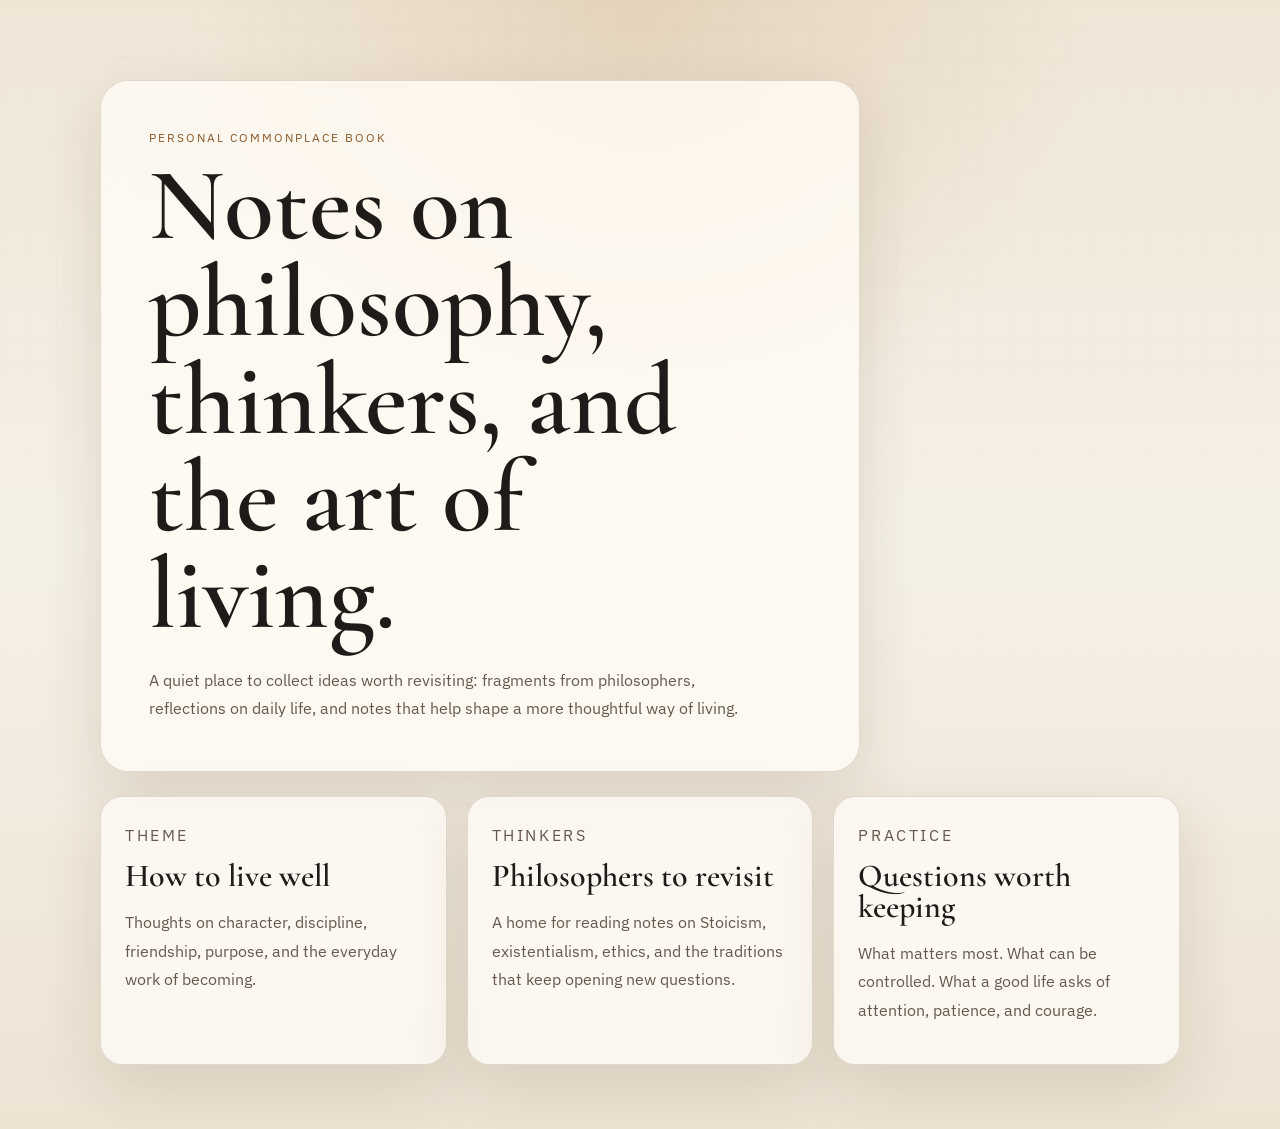
==== index.html @ 522c5ba5 "Initial philosophy notes site" ====
<!DOCTYPE html>
<html lang="en">
<head>
  <meta charset="UTF-8">
  <meta name="viewport" content="width=device-width, initial-scale=1.0">
  <title>Philosophy Notes</title>
  <link rel="preconnect" href="https://fonts.googleapis.com">
  <link rel="preconnect" href="https://fonts.gstatic.com" crossorigin>
  <link href="https://fonts.googleapis.com/css2?family=Cormorant+Garamond:wght@400;500;600;700&family=IBM+Plex+Sans:wght@400;500;600&display=swap" rel="stylesheet">
  <link rel="stylesheet" href="styles.css">
</head>
<body>
  <main class="layout">
    <section class="hero">
      <p class="eyebrow">Personal commonplace book</p>
      <h1>Notes on philosophy, thinkers, and the art of living.</h1>
      <p class="intro">
        A quiet place to collect ideas worth revisiting: fragments from philosophers,
        reflections on daily life, and notes that help shape a more thoughtful way of living.
      </p>
    </section>

    <section class="card-grid" aria-label="Note categories">
      <article class="note-card">
        <p class="label">Theme</p>
        <h2>How to live well</h2>
        <p>
          Thoughts on character, discipline, friendship, purpose, and the everyday work of becoming.
        </p>
      </article>

      <article class="note-card">
        <p class="label">Thinkers</p>
        <h2>Philosophers to revisit</h2>
        <p>
          A home for reading notes on Stoicism, existentialism, ethics, and the traditions that keep opening new questions.
        </p>
      </article>

      <article class="note-card">
        <p class="label">Practice</p>
        <h2>Questions worth keeping</h2>
        <p>
          What matters most. What can be controlled. What a good life asks of attention, patience, and courage.
        </p>
      </article>
    </section>
  </main>
</body>
</html>
---- styles.css ----
:root {
  --bg: #f5f0e6;
  --paper: rgba(255, 251, 244, 0.84);
  --ink: #1f1b18;
  --muted: #66584e;
  --line: rgba(82, 59, 36, 0.16);
  --accent: #8a5a2b;
  --shadow: 0 22px 60px rgba(64, 43, 20, 0.12);
}

* {
  box-sizing: border-box;
}

body {
  margin: 0;
  min-height: 100vh;
  font-family: "IBM Plex Sans", sans-serif;
  color: var(--ink);
  background:
    radial-gradient(circle at top, rgba(192, 151, 107, 0.24), transparent 35%),
    linear-gradient(180deg, #efe6d6 0%, var(--bg) 48%, #ede3d3 100%);
}

body::before {
  content: "";
  position: fixed;
  inset: 0;
  pointer-events: none;
  background-image:
    linear-gradient(rgba(82, 59, 36, 0.03) 1px, transparent 1px),
    linear-gradient(90deg, rgba(82, 59, 36, 0.03) 1px, transparent 1px);
  background-size: 28px 28px;
  mask-image: linear-gradient(180deg, rgba(0, 0, 0, 0.35), transparent 90%);
}

.layout {
  width: min(1080px, calc(100% - 2rem));
  margin: 0 auto;
  padding: 5rem 0 4rem;
}

.hero {
  max-width: 760px;
  padding: 3rem;
  border: 1px solid var(--line);
  border-radius: 28px;
  background: var(--paper);
  box-shadow: var(--shadow);
  backdrop-filter: blur(14px);
  animation: rise 650ms ease-out both;
}

.eyebrow,
.label {
  margin: 0 0 0.75rem;
  text-transform: uppercase;
  letter-spacing: 0.16em;
  font-size: 0.78rem;
  color: var(--accent);
}

h1,
h2 {
  margin: 0;
  font-family: "Cormorant Garamond", serif;
  line-height: 0.95;
}

h1 {
  font-size: clamp(3.3rem, 8vw, 6.4rem);
  font-weight: 600;
  max-width: 11ch;
}

.intro,
.note-card p {
  color: var(--muted);
  line-height: 1.75;
  font-size: 1.02rem;
}

.intro {
  margin: 1.4rem 0 0;
  max-width: 60ch;
}

.card-grid {
  display: grid;
  grid-template-columns: repeat(3, minmax(0, 1fr));
  gap: 1.25rem;
  margin-top: 1.5rem;
}

.note-card {
  padding: 1.5rem;
  border-radius: 22px;
  border: 1px solid var(--line);
  background: rgba(255, 252, 247, 0.78);
  box-shadow: var(--shadow);
  animation: rise 650ms ease-out both;
}

.note-card:nth-child(2) {
  animation-delay: 90ms;
}

.note-card:nth-child(3) {
  animation-delay: 180ms;
}

h2 {
  font-size: 2rem;
  font-weight: 600;
  margin-bottom: 0.75rem;
}

@keyframes rise {
  from {
    opacity: 0;
    transform: translateY(20px);
  }

  to {
    opacity: 1;
    transform: translateY(0);
  }
}

@media (max-width: 820px) {
  .layout {
    padding-top: 2rem;
  }

  .hero {
    padding: 2rem;
  }

  .card-grid {
    grid-template-columns: 1fr;
  }
}
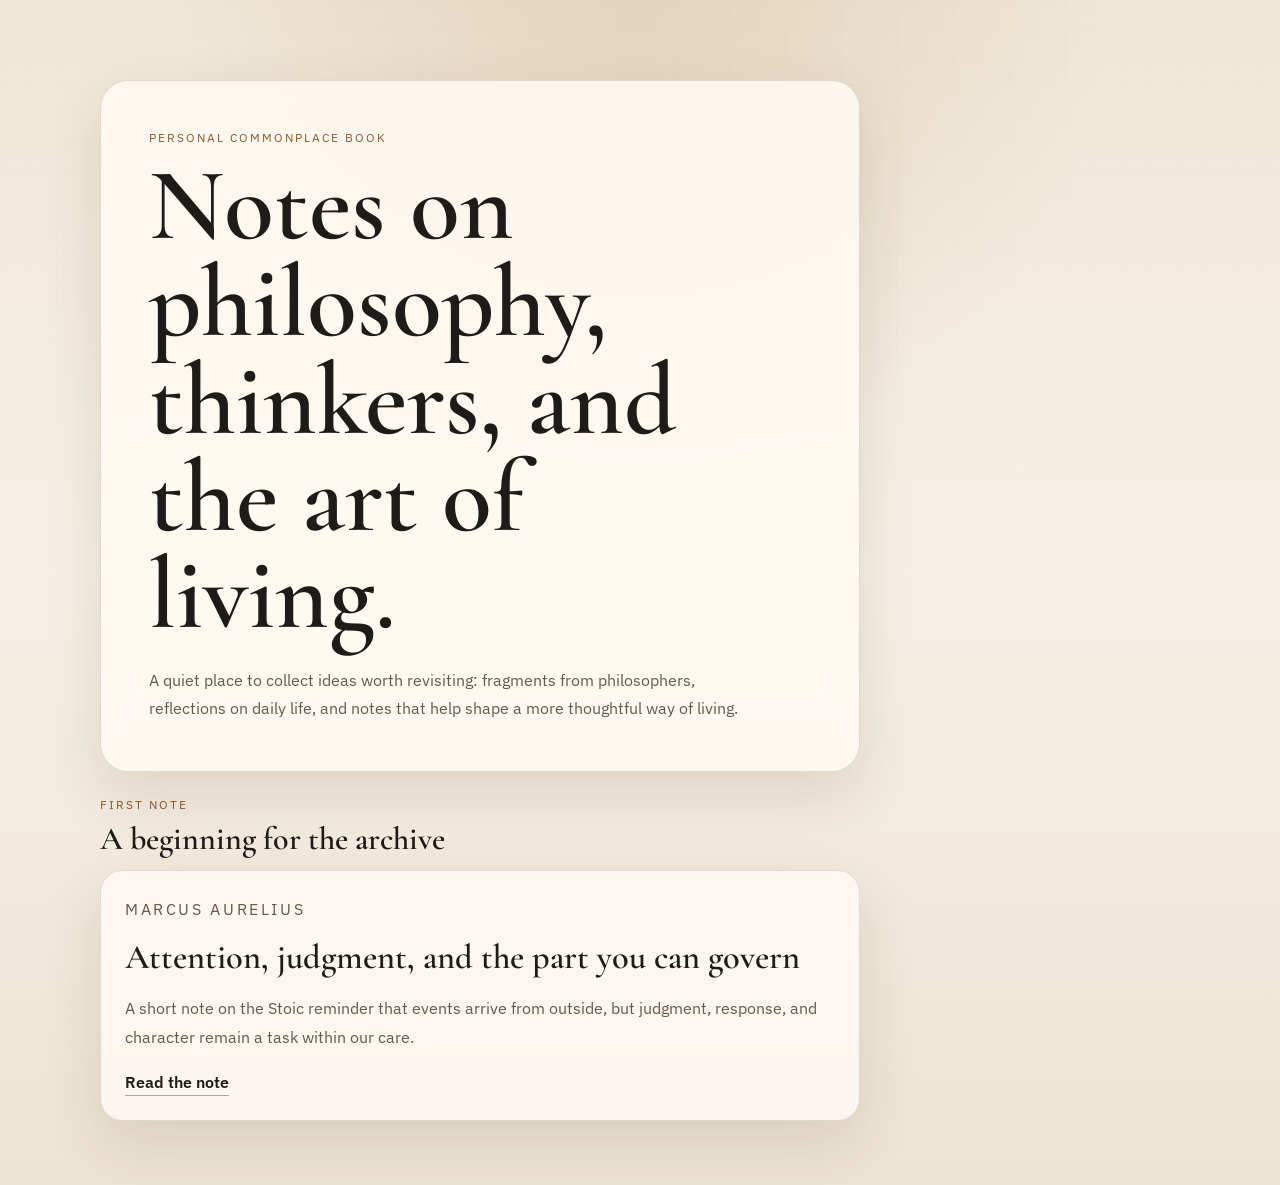
==== commit 1e2ecde6: "Add first philosophy note" ====
--- a/index.html
+++ b/index.html
@@ -20,29 +20,20 @@
       </p>
     </section>
 
-    <section class="card-grid" aria-label="Note categories">
-      <article class="note-card">
-        <p class="label">Theme</p>
-        <h2>How to live well</h2>
+    <section class="notes-section" aria-labelledby="notes-heading">
+      <div class="section-heading">
+        <p class="eyebrow">First note</p>
+        <h2 id="notes-heading">A beginning for the archive</h2>
+      </div>
+
+      <article class="note-card note-card-featured">
+        <p class="label">Marcus Aurelius</p>
+        <h3>Attention, judgment, and the part you can govern</h3>
         <p>
-          Thoughts on character, discipline, friendship, purpose, and the everyday work of becoming.
+          A short note on the Stoic reminder that events arrive from outside, but judgment,
+          response, and character remain a task within our care.
         </p>
-      </article>
-
-      <article class="note-card">
-        <p class="label">Thinkers</p>
-        <h2>Philosophers to revisit</h2>
-        <p>
-          A home for reading notes on Stoicism, existentialism, ethics, and the traditions that keep opening new questions.
-        </p>
-      </article>
-
-      <article class="note-card">
-        <p class="label">Practice</p>
-        <h2>Questions worth keeping</h2>
-        <p>
-          What matters most. What can be controlled. What a good life asks of attention, patience, and courage.
-        </p>
+        <a class="note-link" href="notes/attention-and-control.html">Read the note</a>
       </article>
     </section>
   </main>
--- a/styles.css
+++ b/styles.css
@@ -73,8 +73,16 @@
   max-width: 11ch;
 }
 
+.section-heading h2,
+h3 {
+  font-family: "Cormorant Garamond", serif;
+  margin: 0;
+}
+
 .intro,
-.note-card p {
+.note-card p,
+.note-body p,
+.meta-card p {
   color: var(--muted);
   line-height: 1.75;
   font-size: 1.02rem;
@@ -101,18 +109,84 @@
   animation: rise 650ms ease-out both;
 }
 
-.note-card:nth-child(2) {
-  animation-delay: 90ms;
-}
-
-.note-card:nth-child(3) {
-  animation-delay: 180ms;
+.notes-section {
+  margin-top: 1.5rem;
+}
+
+.section-heading {
+  margin-bottom: 1rem;
 }
 
 h2 {
   font-size: 2rem;
   font-weight: 600;
   margin-bottom: 0.75rem;
+}
+
+h3 {
+  font-size: 2.15rem;
+  font-weight: 600;
+  margin-bottom: 0.75rem;
+}
+
+.note-card-featured {
+  max-width: 760px;
+}
+
+.note-link,
+.back-link {
+  display: inline-flex;
+  align-items: center;
+  color: var(--ink);
+  text-decoration: none;
+  border-bottom: 1px solid rgba(31, 27, 24, 0.35);
+  padding-bottom: 0.2rem;
+  font-weight: 600;
+}
+
+.note-link {
+  margin-top: 0.25rem;
+}
+
+.note-page {
+  max-width: 760px;
+  padding: 3rem;
+  border: 1px solid var(--line);
+  border-radius: 28px;
+  background: var(--paper);
+  box-shadow: var(--shadow);
+  backdrop-filter: blur(14px);
+  animation: rise 650ms ease-out both;
+}
+
+.back-link {
+  margin-bottom: 1.5rem;
+}
+
+.note-body {
+  margin-top: 2rem;
+}
+
+.note-body p + p {
+  margin-top: 1rem;
+}
+
+.note-meta {
+  display: grid;
+  grid-template-columns: repeat(2, minmax(0, 1fr));
+  gap: 1rem;
+  margin-top: 2rem;
+}
+
+.meta-card {
+  padding: 1.25rem;
+  border-radius: 20px;
+  border: 1px solid var(--line);
+  background: rgba(255, 252, 247, 0.78);
+}
+
+.meta-card p:last-child {
+  margin-bottom: 0;
 }
 
 @keyframes rise {
@@ -139,4 +213,12 @@
   .card-grid {
     grid-template-columns: 1fr;
   }
-}
+
+  .note-page {
+    padding: 2rem;
+  }
+
+  .note-meta {
+    grid-template-columns: 1fr;
+  }
+}
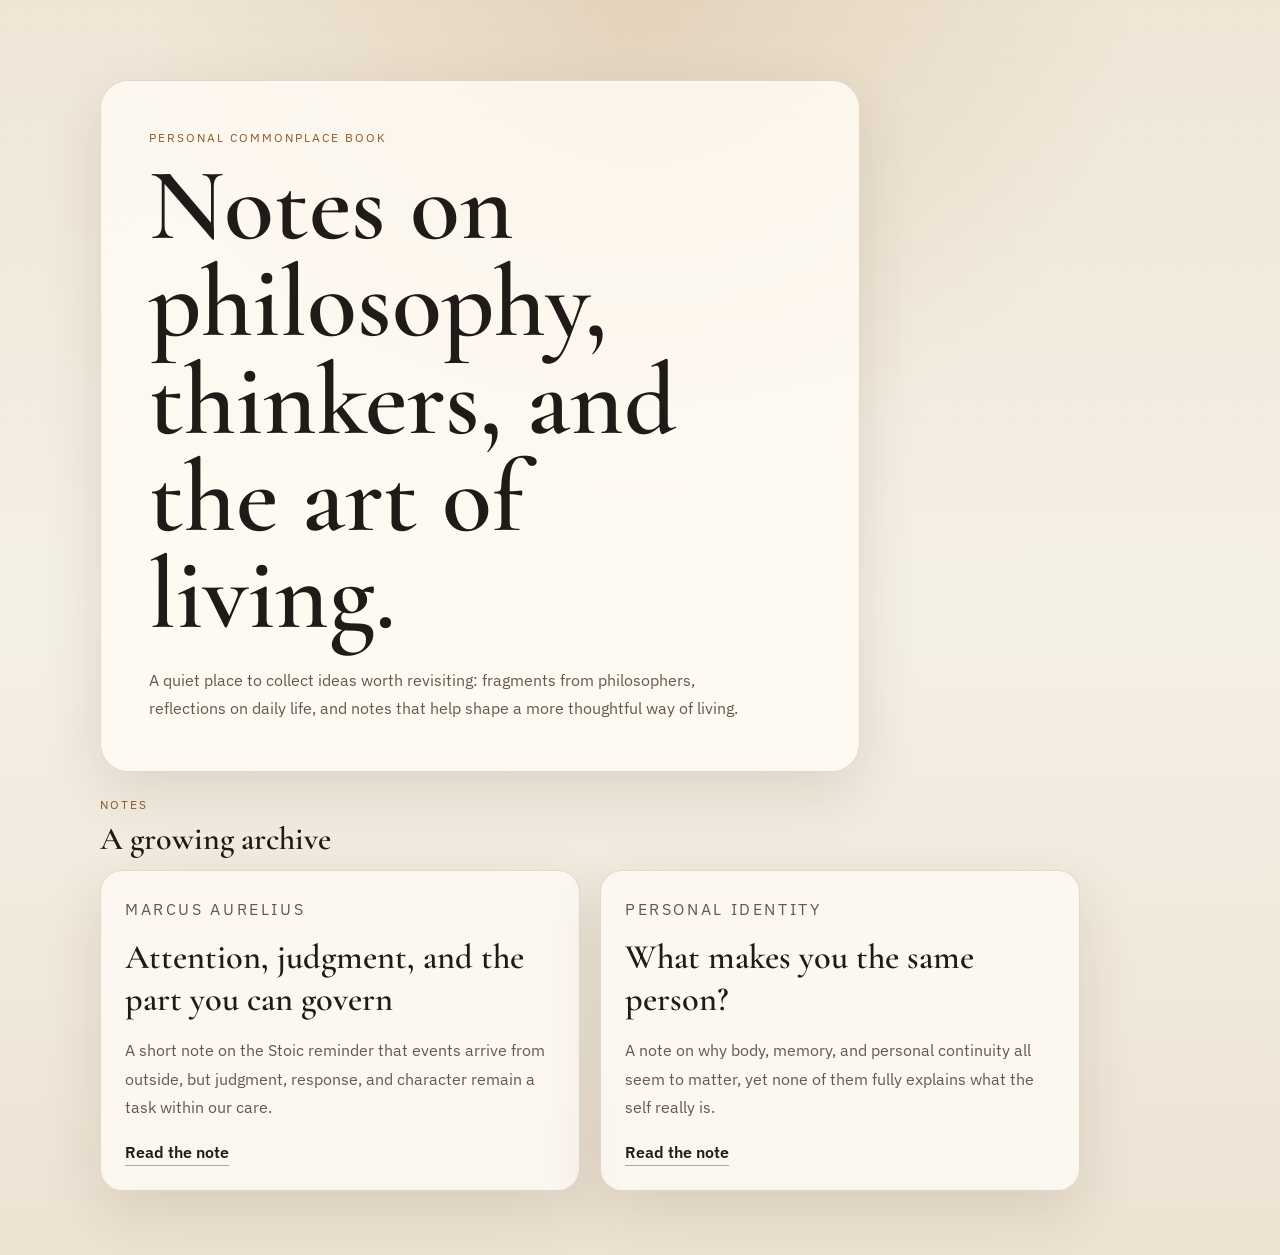
==== commit 77f87782: "Add personal identity note" ====
--- a/index.html
+++ b/index.html
@@ -22,19 +22,31 @@
 
     <section class="notes-section" aria-labelledby="notes-heading">
       <div class="section-heading">
-        <p class="eyebrow">First note</p>
-        <h2 id="notes-heading">A beginning for the archive</h2>
+        <p class="eyebrow">Notes</p>
+        <h2 id="notes-heading">A growing archive</h2>
       </div>
 
-      <article class="note-card note-card-featured">
-        <p class="label">Marcus Aurelius</p>
-        <h3>Attention, judgment, and the part you can govern</h3>
-        <p>
-          A short note on the Stoic reminder that events arrive from outside, but judgment,
-          response, and character remain a task within our care.
-        </p>
-        <a class="note-link" href="notes/attention-and-control.html">Read the note</a>
-      </article>
+      <div class="note-list">
+        <article class="note-card">
+          <p class="label">Marcus Aurelius</p>
+          <h3>Attention, judgment, and the part you can govern</h3>
+          <p>
+            A short note on the Stoic reminder that events arrive from outside, but judgment,
+            response, and character remain a task within our care.
+          </p>
+          <a class="note-link" href="notes/attention-and-control.html">Read the note</a>
+        </article>
+
+        <article class="note-card">
+          <p class="label">Personal Identity</p>
+          <h3>What makes you the same person?</h3>
+          <p>
+            A note on why body, memory, and personal continuity all seem to matter, yet none of
+            them fully explains what the self really is.
+          </p>
+          <a class="note-link" href="notes/what-makes-you-the-same-person.html">Read the note</a>
+        </article>
+      </div>
     </section>
   </main>
 </body>
--- a/styles.css
+++ b/styles.css
@@ -67,10 +67,19 @@
   line-height: 0.95;
 }
 
-h1 {
+.hero h1,
+.note-page h1 {
   font-size: clamp(3.3rem, 8vw, 6.4rem);
   font-weight: 600;
+}
+
+.hero h1 {
   max-width: 11ch;
+}
+
+.note-page h1 {
+  max-width: 14ch;
+  font-size: clamp(2.9rem, 7vw, 5.2rem);
 }
 
 .section-heading h2,
@@ -117,6 +126,13 @@
   margin-bottom: 1rem;
 }
 
+.note-list {
+  display: grid;
+  grid-template-columns: repeat(2, minmax(0, 1fr));
+  gap: 1.25rem;
+  max-width: 980px;
+}
+
 h2 {
   font-size: 2rem;
   font-weight: 600;
@@ -127,10 +143,6 @@
   font-size: 2.15rem;
   font-weight: 600;
   margin-bottom: 0.75rem;
-}
-
-.note-card-featured {
-  max-width: 760px;
 }
 
 .note-link,
@@ -167,6 +179,16 @@
   margin-top: 2rem;
 }
 
+.note-body h2 {
+  font-size: 2.1rem;
+  margin-top: 2.2rem;
+  margin-bottom: 0.85rem;
+}
+
+.note-body h2:first-child {
+  margin-top: 0;
+}
+
 .note-body p + p {
   margin-top: 1rem;
 }
@@ -214,6 +236,10 @@
     grid-template-columns: 1fr;
   }
 
+  .note-list {
+    grid-template-columns: 1fr;
+  }
+
   .note-page {
     padding: 2rem;
   }
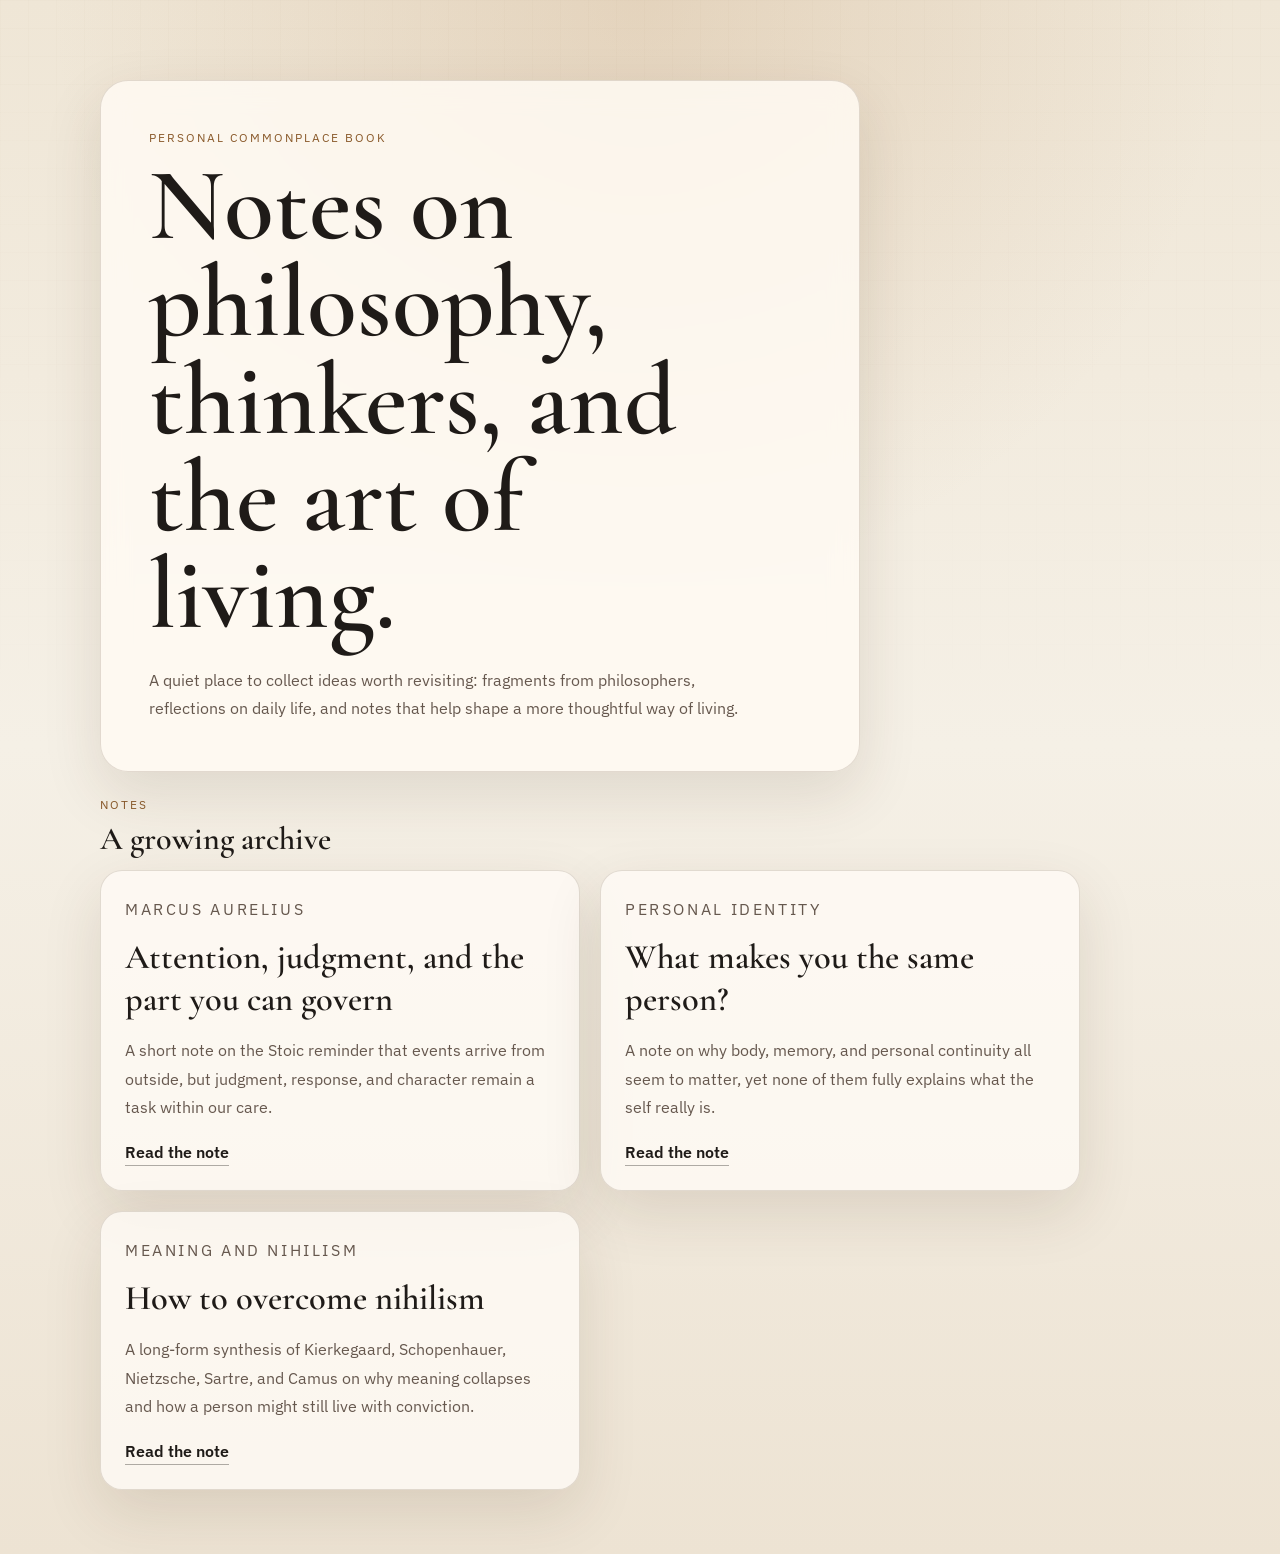
==== commit 15616a52: "Add note on overcoming nihilism" ====
--- a/index.html
+++ b/index.html
@@ -46,6 +46,16 @@
           </p>
           <a class="note-link" href="notes/what-makes-you-the-same-person.html">Read the note</a>
         </article>
+
+        <article class="note-card">
+          <p class="label">Meaning and Nihilism</p>
+          <h3>How to overcome nihilism</h3>
+          <p>
+            A long-form synthesis of Kierkegaard, Schopenhauer, Nietzsche, Sartre, and Camus on
+            why meaning collapses and how a person might still live with conviction.
+          </p>
+          <a class="note-link" href="notes/how-to-overcome-nihilism.html">Read the note</a>
+        </article>
       </div>
     </section>
   </main>
